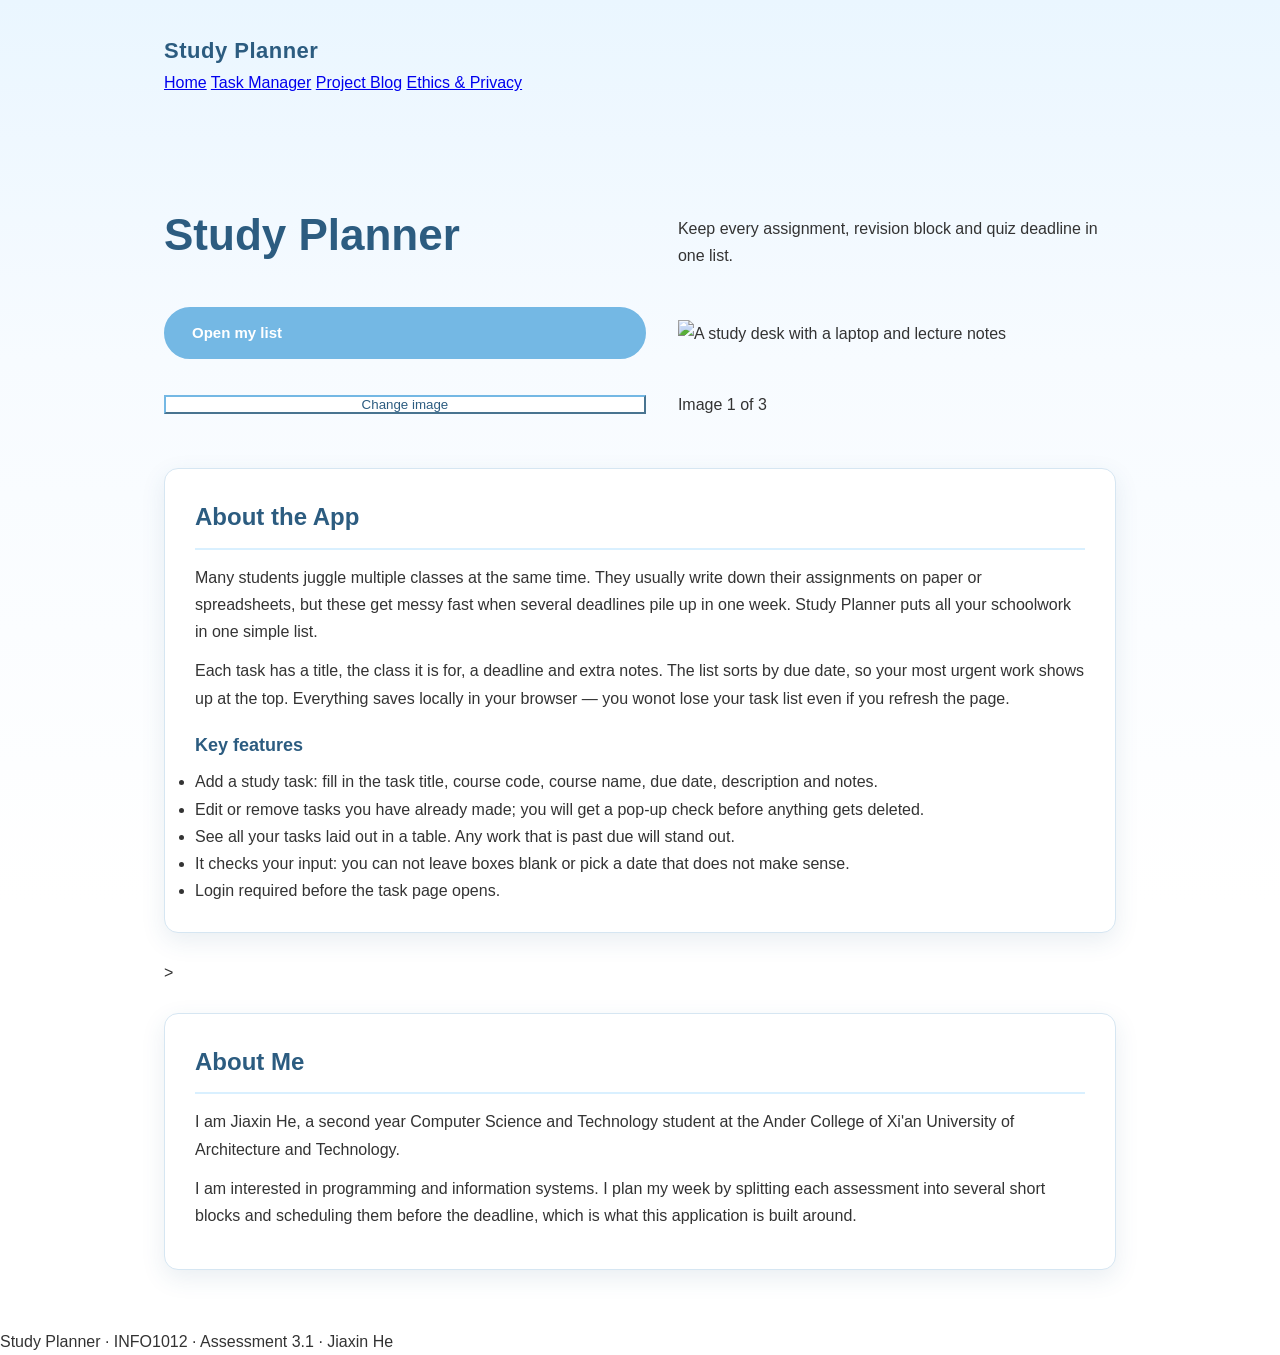
==== html/index.html @ 13edd3cf "Add home page, shared stylesheet and task page login gate" ====
<!DOCTYPE html>
<html lang="en">
<head>
    <meta charset="UTF-8">
    <meta name="viewport" content="width=device-width, initial-scale=1.0">
    <title>Study Planner | Home</title>
    <link rel="stylesheet" href="../css/style.css">
</head>
<body>

    <header>
        <div class="container nav-bar">
            <a class="logo" href="index.html">Study Planner</a>
            <nav>
                <a href="index.html" class="active">Home</a>
                <a href="tasks.html">Task Manager</a>
                <a href="blog.html">Project Blog</a>
                <a href="ethics.html">Ethics &amp; Privacy</a>
            </nav>
        </div>
    </header>

    <main class="container">
        <!--hero part-->
        <section class="hero">
            <h1>Study Planner</h1>
            <p class="lead">Keep every assignment, revision block and quiz deadline in one list.</p>
            <a class="btn" href="tasks.html">Open my list</a>

            <img id="heroImage" src="../images/study-1.jpg"
                 alt="A study desk with a laptop and lecture notes">
            <button id="cycleImageBtn" class="btn-outline" type="button">Change image</button>
            <p id="imageCaption" class="caption">Image 1 of 3</p>
        </section>
        <!--APP introduct-->
        <section class="card">
            <h2>About the App</h2>
            <p>
                Many students juggle multiple classes at the same time. They usually write down their assignments on paper or spreadsheets, but these get messy fast when several deadlines pile up in one week. Study Planner puts all your schoolwork in one simple list.
            </p>
            <p>
                Each task has a title, the class it is for, a deadline and extra notes. The list sorts by due date, so your most urgent work shows up at the top. Everything saves locally in your browser — you wonot lose your task list even if you refresh the page.
            </p>
            <h3>Key features</h3>
            <ul>
                <li>Add a study task: fill in the task title, course code, course name, due date, description and notes.</li>
                <li>Edit or remove tasks you have already made; you will get a pop-up check before anything gets deleted.</li>
                <li>See all your tasks laid out in a table. Any work that is past due will stand out.</li>
                <li>It checks your input: you can not leave boxes blank or pick a date that does not make sense.</li>
                <li>Login required before the task page opens.</li>
            </ul>
        </section>
        <!--own part-->>
        <section class="card">
            <h2>About Me</h2>
            <p>
                I am Jiaxin He, a second year Computer Science and Technology student at
                the Ander College of Xi'an University of Architecture and Technology.
            </p>
            <p>
                I am interested in programming and information systems. I plan my week by
                splitting each assessment into several short blocks and scheduling them
                before the deadline, which is what this application is built around.
            </p>
        </section>

    </main>

    <footer>
        <p>Study Planner &middot; INFO1012 &middot; Assessment 3.1 &middot; Jiaxin He</p>
    </footer>

    <script src="../js/home.js"></script>
</body>
</html>
---- css/style.css ----
/* =========================================================
   Study Planner - shared stylesheet
   Used by all four pages so the design stays consistent.
   Colour palette follows my personal portfolio site:
   pale blue gradient background, blue headings, white cards.
   ========================================================= */

/* ===== 1. Colour and size variables =======================
   Defined once, reused everywhere, so the whole site can be
   rethemed by editing this block only. */
:root {
    --blue: #74b8e4;          /* main accent colour */
    --blue-dark: #2c5c80;     /* headings and body text */
    --blue-pale: #d9f0ff;     /* nav background and button hover */
    --bg-top: #eaf6ff;        /* top of the page gradient */
    --bg-bottom: #ffffff;     /* bottom of the page gradient */
    --card: #ffffff;          /* card background */
    --line: #d6e6f2;          /* borders and table dividers */
    --danger: #c0392b;        /* error messages and overdue dates */
    --radius: 14px;           /* shared corner radius */
    --shadow: 0 8px 24px rgba(44, 92, 128, 0.10);
}

/* ===== 2. Reset ===========================================
   Removes default browser spacing so padding and width are
   predictable in every browser. */
* {
    margin: 0;
    padding: 0;
    box-sizing: border-box;   /* width includes padding and border */
}

body {
    font-family: "Poppins", "Segoe UI", "Microsoft YaHei", sans-serif;
    /* Same gradient as my portfolio site: pale blue fading to white */
    background: linear-gradient(180deg, var(--bg-top) 0%, #f7fbff 40%, var(--bg-bottom) 100%);
    background-attachment: fixed;
    color: #333;
    line-height: 1.7;
}

img {
    max-width: 100%;
    display: block;
}

/* ===== 3. Layout container ================================
   Caps the reading width and centres the content. */
.container {
    max-width: 1000px;
    margin: 0 auto;
    padding: 32px 24px;
}

/* ===== 4. Header and navigation ===========================
   Flexbox keeps the logo on the left and the links on the right. */
.site-header {
    background: linear-gradient(135deg, var(--blue-pale) 0%, #edf8ff 100%);
    border-bottom: 1px solid var(--line);
    position: sticky;   /* nav stays visible while the page scrolls */
    top: 0;
    z-index: 10;
}

.nav-inner {
    max-width: 1000px;
    margin: 0 auto;
    display: flex;
    justify-content: space-between;
    align-items: center;
    flex-wrap: wrap;    /* links drop to a second row on small screens */
    gap: 12px;
    padding: 14px 24px;
}

.logo {
    font-size: 22px;
    font-weight: 700;
    color: var(--blue-dark);
    text-decoration: none;
    letter-spacing: 0.5px;
}

.nav-links a {
    display: inline-block;
    margin-left: 6px;
    padding: 8px 14px;
    border-radius: 999px;
    color: var(--blue-dark);
    text-decoration: none;
    font-size: 15px;
    transition: background 0.2s ease;
}

.nav-links a:hover {
    background: #ffffff;
}

/* The page currently open is marked with .active: white on solid blue. */
.nav-links a.active {
    background: var(--blue);
    color: #ffffff;
}

/* ===== 5. Hero ============================================
   Two columns on wide screens (text left, image right) and one
   column on narrow screens, handled by the media query below. */
.hero {
    display: grid;
    grid-template-columns: 1.1fr 1fr;
    gap: 32px;
    align-items: center;
    padding: 48px 0 24px;
}

.hero h1 {
    font-size: 44px;
    color: var(--blue-dark);
    line-height: 1.2;
    margin-bottom: 14px;
}

.hero-subtitle {
    font-size: 17px;
    color: #4a6b80;
    margin-bottom: 24px;
}

/* ===== 6. Buttons ======================================== */
.btn {
    display: inline-block;
    padding: 11px 26px;
    border-radius: 999px;
    background: var(--blue);
    border: 2px solid var(--blue);
    color: #ffffff;
    font-weight: 600;
    font-size: 15px;
    text-decoration: none;
    cursor: pointer;
    transition: background 0.2s ease;
}

.btn:hover {
    background: var(--blue-dark);
    border-color: var(--blue-dark);
}

/* Outlined style for the secondary action (Change image), so the
   two buttons on the page read as primary and secondary. */
.btn-outline {
    background: #ffffff;
    color: var(--blue-dark);
    border-color: var(--blue);
}

.btn-outline:hover {
    background: var(--blue-pale);
    color: var(--blue-dark);
}

/* ===== 7. Hero image area =================================
   The picture is given a fixed height with object-fit: cover.
   That way the three images occupy exactly the same box and the
   page does not jump when the Change image button is pressed. */
.hero-figure {
    background: var(--card);
    border: 1px solid var(--line);
    border-radius: var(--radius);
    box-shadow: var(--shadow);
    padding: 16px;
    text-align: center;
}

.hero-figure img {
    width: 100%;
    height: 260px;
    object-fit: cover;
    border-radius: 10px;
    background: var(--blue-pale);
    margin-bottom: 14px;
}

.hero-figure figcaption {
    margin-top: 10px;
    font-size: 14px;
    color: #6b8a9c;
}

/* ===== 8. Cards ==========================================
   White panel with rounded corners, used by every content section. */
.card {
    background: var(--card);
    border: 1px solid var(--line);
    border-radius: var(--radius);
    box-shadow: var(--shadow);
    padding: 28px 30px;
    margin: 26px 0;
}

.card h2 {
    color: var(--blue-dark);
    font-size: 24px;
    margin-bottom: 14px;
    padding-bottom: 10px;
    border-bottom: 2px solid var(--blue-pale);
}

.card h3 {
    color: var(--blue-dark);
    font-size: 18px;
    margin: 18px 0 8px;
}

.card p {
    margin-bottom: 12px;
}

/* ===== 9. Feature list =================================== */
.feature-list {
    padding-left: 22px;
}

.feature-list li {
    margin-bottom: 6px;
}

/* ===== 10. Tables (used by the task manager page) =========
   The wrapper allows sideways scrolling instead of stretching
   the whole page when the table is wider than the card. */
.table-wrap {
    overflow-x: auto;
}

table {
    width: 100%;
    border-collapse: collapse;
    font-size: 15px;
}

th,
td {
    padding: 10px 12px;
    border-bottom: 1px solid var(--line);
    text-align: left;
    vertical-align: top;
}

th {
    background: #f2f9ff;
    color: var(--blue-dark);
    white-space: nowrap;
}

/* Applied to a due date cell when the date has already passed. */
.overdue {
    color: var(--danger);
    font-weight: 600;
}

/* ===== 11. Forms (used by the task manager page) ========== */
form label {
    display: block;
    margin-bottom: 6px;
    font-weight: 600;
    font-size: 15px;
    color: var(--blue-dark);
}

form input,
form textarea,
form select {
    width: 100%;
    padding: 10px 12px;
    border: 1px solid var(--line);
    border-radius: 10px;
    font-family: inherit;
    font-size: 15px;
    color: #333;
    background: #ffffff;
    margin-bottom: 4px;
}

form input:focus,
form textarea:focus {
    outline: none;
    border-color: var(--blue);
    box-shadow: 0 0 0 3px rgba(116, 184, 228, 0.25);
}

/* Validation message shown under the field that failed. */
.error {
    color: var(--danger);
    font-size: 13px;
    min-height: 18px;
    margin-bottom: 10px;
}

/* Set by JavaScript on the input itself when validation fails. */
.invalid {
    border-color: var(--danger) !important;
}

/* Tool class: hides the task area until the user signs in. */
.hidden {
    display: none;
}

/* ===== 12. Footer ======================================== */
.site-footer {
    text-align: center;
    padding: 24px;
    margin-top: 32px;
    border-top: 1px solid var(--line);
    font-size: 14px;
    color: #6b8a9c;
}

/* ===== 13. Responsive ====================================
   Below 860px the hero becomes a single column, so the text and
   the image stack instead of squeezing side by side. */
@media (max-width: 860px) {
    .hero {
        grid-template-columns: 1fr;
        padding-top: 32px;
    }

    .hero h1 {
        font-size: 32px;
    }

    .hero-figure img {
        height: 200px;
    }

    .card {
        padding: 20px;
    }
}

/* Login box and page title. Kept as classes instead of inline
   style attributes so the layout stays inside the stylesheet. */
.login-card {
    max-width: 460px;
    margin: 40px auto;
}

.login-hint {
    margin-bottom: 18px;
    color: #4a6b80;
}

.page-title {
    font-size: 30px;
    color: var(--blue-dark);
    margin-bottom: 16px;
}

.signout-btn {
    margin-bottom: 20px;
}
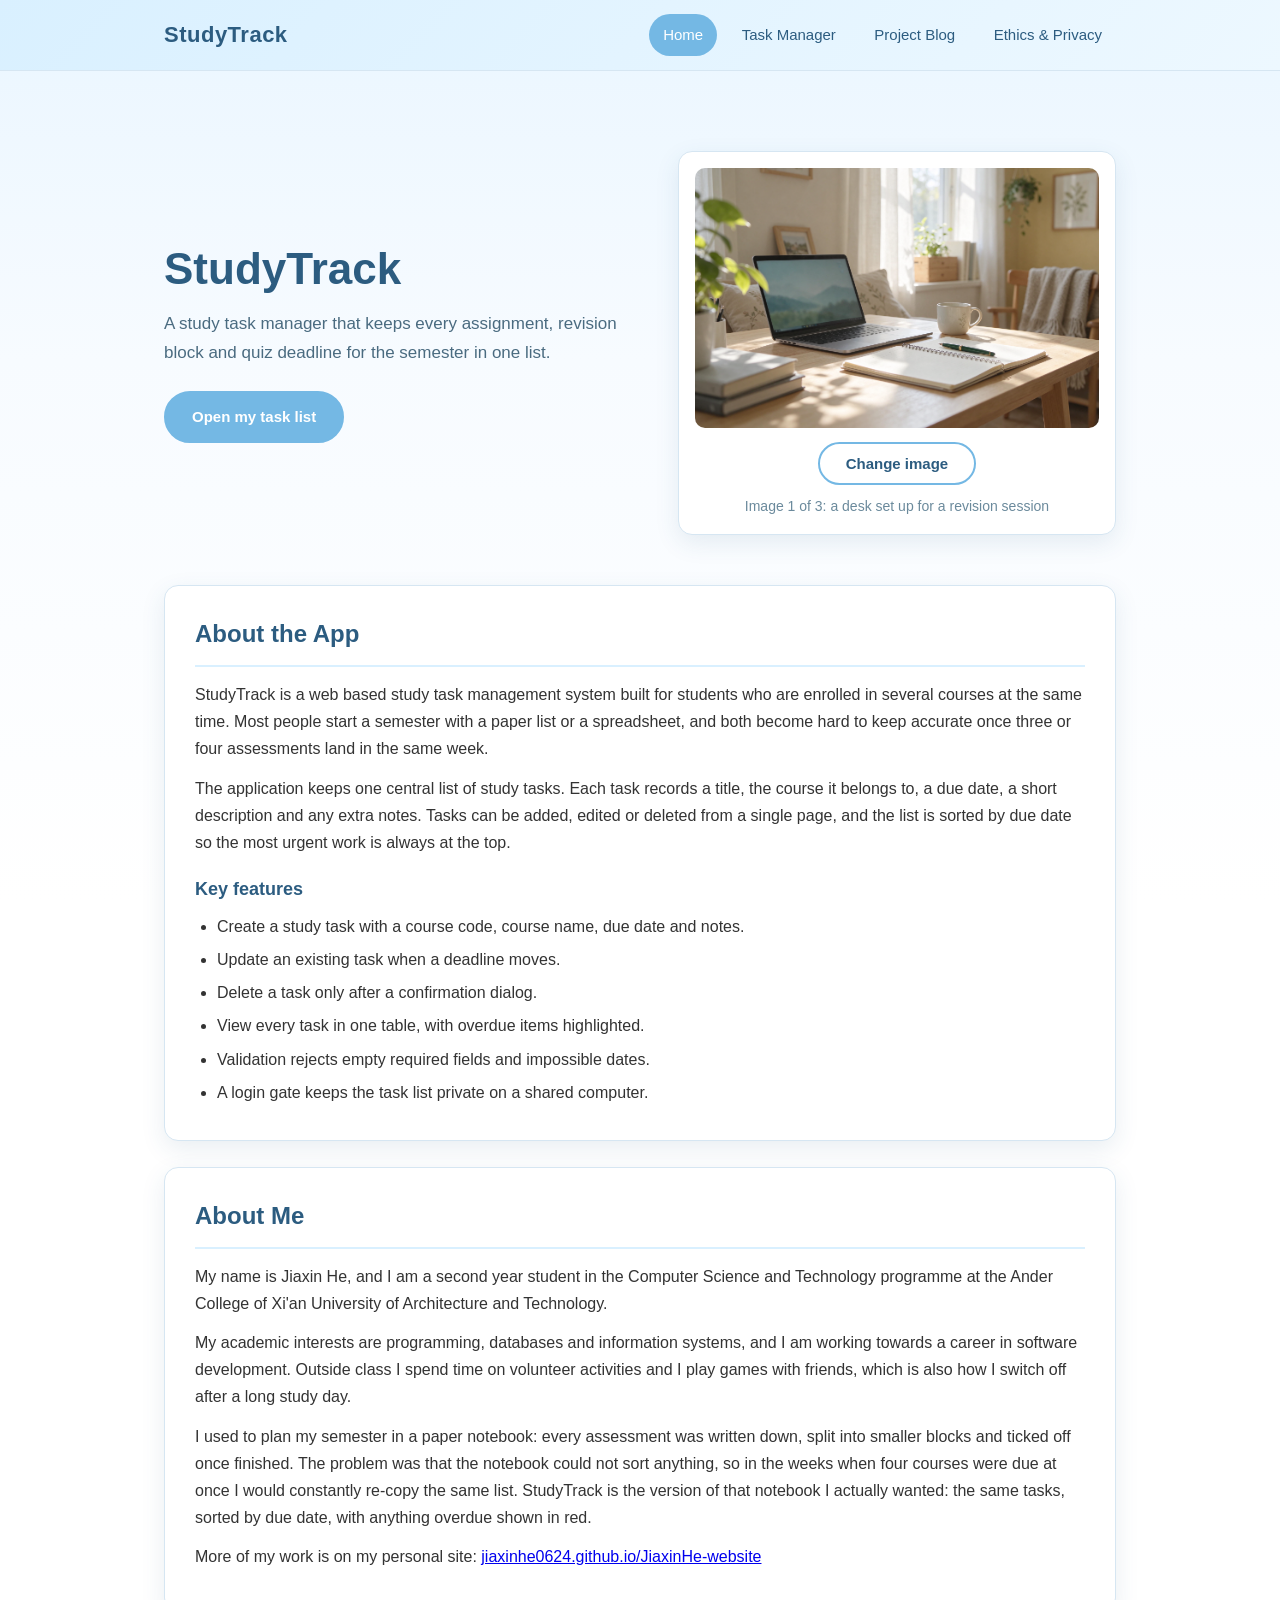
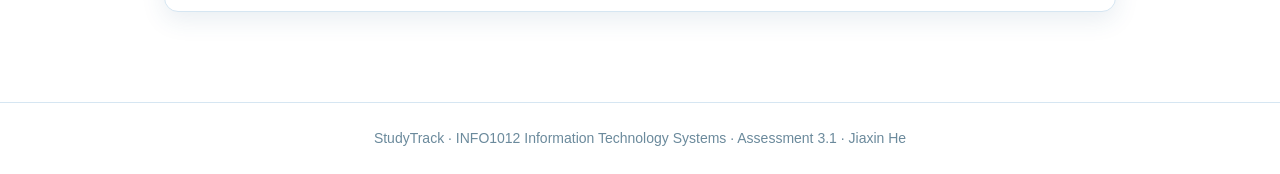
==== commit 8a69936c: "Rebuild the home page, add the project blog and ethics page, and wire up the task manager scripts" ====
--- a/html/index.html
+++ b/html/index.html
@@ -3,15 +3,20 @@
 <head>
     <meta charset="UTF-8">
     <meta name="viewport" content="width=device-width, initial-scale=1.0">
-    <title>Study Planner | Home</title>
+    <title>StudyTrack | Home</title>
+    <meta name="description" content="StudyTrack is a web based study task manager that helps students plan assignments, revision and quizzes in one place.">
+    <!-- Shared stylesheet. The page sits in html/, so the path steps up one level. -->
     <link rel="stylesheet" href="../css/style.css">
 </head>
 <body>
 
-    <header>
-        <div class="container nav-bar">
-            <a class="logo" href="index.html">Study Planner</a>
-            <nav>
+    <!-- ================= Top navigation =================
+         The same four links appear on every page of the site,
+         so the layout stays consistent between pages. -->
+    <header class="site-header">
+        <div class="nav-inner">
+            <a class="logo" href="index.html">StudyTrack</a>
+            <nav class="nav-links">
                 <a href="index.html" class="active">Home</a>
                 <a href="tasks.html">Task Manager</a>
                 <a href="blog.html">Project Blog</a>
@@ -21,55 +26,98 @@
     </header>
 
     <main class="container">
-        <!--hero part-->
+
+        <!-- ================= Hero ================= -->
         <section class="hero">
-            <h1>Study Planner</h1>
-            <p class="lead">Keep every assignment, revision block and quiz deadline in one list.</p>
-            <a class="btn" href="tasks.html">Open my list</a>
+            <div class="hero-text">
+                <h1>StudyTrack</h1>
+                <p class="hero-subtitle">
+                    A study task manager that keeps every assignment, revision block
+                    and quiz deadline for the semester in one list.
+                </p>
+                <a class="btn" href="tasks.html">Open my task list</a>
+            </div>
 
-            <img id="heroImage" src="../images/study-1.jpg"
-                 alt="A study desk with a laptop and lecture notes">
-            <button id="cycleImageBtn" class="btn-outline" type="button">Change image</button>
-            <p id="imageCaption" class="caption">Image 1 of 3</p>
+            <!-- The image is swapped by js/home.js when the button is pressed.
+                 The three pictures share one space so the layout does not jump. -->
+            <figure class="hero-figure">
+                <img id="heroImage" src="../images/study-1.jpg"
+                     alt="A desk set up for a revision session, with a laptop and lecture notes">
+                <button id="cycleImageBtn" class="btn btn-outline" type="button">Change image</button>
+                <figcaption id="imageCaption">Image 1 of 3: a desk set up for a revision session</figcaption>
+            </figure>
         </section>
-        <!--APP introduct-->
-        <section class="card">
-            <h2>About the App</h2>
-            <p>
-                Many students juggle multiple classes at the same time. They usually write down their assignments on paper or spreadsheets, but these get messy fast when several deadlines pile up in one week. Study Planner puts all your schoolwork in one simple list.
-            </p>
-            <p>
-                Each task has a title, the class it is for, a deadline and extra notes. The list sorts by due date, so your most urgent work shows up at the top. Everything saves locally in your browser — you wonot lose your task list even if you refresh the page.
-            </p>
-            <h3>Key features</h3>
-            <ul>
-                <li>Add a study task: fill in the task title, course code, course name, due date, description and notes.</li>
-                <li>Edit or remove tasks you have already made; you will get a pop-up check before anything gets deleted.</li>
-                <li>See all your tasks laid out in a table. Any work that is past due will stand out.</li>
-                <li>It checks your input: you can not leave boxes blank or pick a date that does not make sense.</li>
-                <li>Login required before the task page opens.</li>
-            </ul>
+
+        <!-- ================= About the App ================= -->
+        <section class="about-app">
+            <article class="card">
+                <h2>About the App</h2>
+                <p>
+                    StudyTrack is a web based study task management system built for
+                    students who are enrolled in several courses at the same time.
+                    Most people start a semester with a paper list or a spreadsheet,
+                    and both become hard to keep accurate once three or four
+                    assessments land in the same week.
+                </p>
+                <p>
+                    The application keeps one central list of study tasks. Each task
+                    records a title, the course it belongs to, a due date, a short
+                    description and any extra notes. Tasks can be added, edited or
+                    deleted from a single page, and the list is sorted by due date so
+                    the most urgent work is always at the top.
+                </p>
+
+                <h3>Key features</h3>
+                <ul class="feature-list">
+                    <li>Create a study task with a course code, course name, due date and notes.</li>
+                    <li>Update an existing task when a deadline moves.</li>
+                    <li>Delete a task only after a confirmation dialog.</li>
+                    <li>View every task in one table, with overdue items highlighted.</li>
+                    <li>Validation rejects empty required fields and impossible dates.</li>
+                    <li>A login gate keeps the task list private on a shared computer.</li>
+                </ul>
+            </article>
         </section>
-        <!--own part-->>
-        <section class="card">
-            <h2>About Me</h2>
-            <p>
-                I am Jiaxin He, a second year Computer Science and Technology student at
-                the Ander College of Xi'an University of Architecture and Technology.
-            </p>
-            <p>
-                I am interested in programming and information systems. I plan my week by
-                splitting each assessment into several short blocks and scheduling them
-                before the deadline, which is what this application is built around.
-            </p>
+
+        <!-- ================= About Me ================= -->
+        <section class="about-me">
+            <article class="card">
+                <h2>About Me</h2>
+                <p>
+                    My name is Jiaxin He, and I am a second year student in the Computer
+                    Science and Technology programme at the Ander College of Xi'an
+                    University of Architecture and Technology.
+                </p>
+                <p>
+                    My academic interests are programming, databases and information
+                    systems, and I am working towards a career in software development.
+                    Outside class I spend time on volunteer activities and I play games
+                    with friends, which is also how I switch off after a long study day.
+                </p>
+                <p>
+                    I used to plan my semester in a paper notebook: every assessment was
+                    written down, split into smaller blocks and ticked off once finished.
+                    The problem was that the notebook could not sort anything, so in the
+                    weeks when four courses were due at once I would constantly re-copy
+                    the same list. StudyTrack is the version of that notebook I actually
+                    wanted: the same tasks, sorted by due date, with anything overdue
+                    shown in red.
+                </p>
+                <p>
+                    More of my work is on my personal site:
+                    <a href="https://jiaxinhe0624.github.io/JiaxinHe-website/" target="_blank" rel="noopener">jiaxinhe0624.github.io/JiaxinHe-website</a>
+                </p>
+            </article>
         </section>
 
     </main>
 
-    <footer>
-        <p>Study Planner &middot; INFO1012 &middot; Assessment 3.1 &middot; Jiaxin He</p>
+    <footer class="site-footer">
+        <p>StudyTrack &middot; INFO1012 Information Technology Systems &middot; Assessment 3.1 &middot; Jiaxin He</p>
     </footer>
 
+    <!-- Shared helper first, then the home page behaviour -->
+    <script src="../js/common.js"></script>
     <script src="../js/home.js"></script>
 </body>
-</html>+</html>
--- a/css/style.css
+++ b/css/style.css
@@ -358,4 +358,51 @@
 
 .signout-btn {
     margin-bottom: 20px;
+}
+/* Blog page: code blocks and screenshots. Code needs a monospace
+   font so indentation lines up, and its own scroll area so a long
+   line does not break the card layout. */
+.code-block {
+    background: #f2f9ff;
+    border: 1px solid var(--line);
+    border-left: 4px solid var(--blue);
+    border-radius: 10px;
+    padding: 14px 16px;
+    margin: 10px 0 16px;
+    overflow-x: auto;
+    font-family: Consolas, "Courier New", monospace;
+    font-size: 14px;
+    line-height: 1.6;
+    color: #2a4a5e;
+    white-space: pre;
+}
+
+/* Each bug gets its own bordered block so the reader can see where
+   one problem ends and the next begins. */
+.bug-block {
+    border: 1px solid var(--line);
+    border-radius: 10px;
+    padding: 16px 18px;
+    margin: 18px 0;
+    background: #fbfdff;
+}
+
+.bug-block h3 {
+    margin-top: 0;
+}
+
+.screenshot {
+    margin: 10px 0 16px;
+    text-align: center;
+}
+
+.screenshot img {
+    border: 1px solid var(--line);
+    border-radius: 10px;
+    margin: 0 auto 6px;
+}
+
+.screenshot figcaption {
+    font-size: 13px;
+    color: #6b8a9c;
 }
